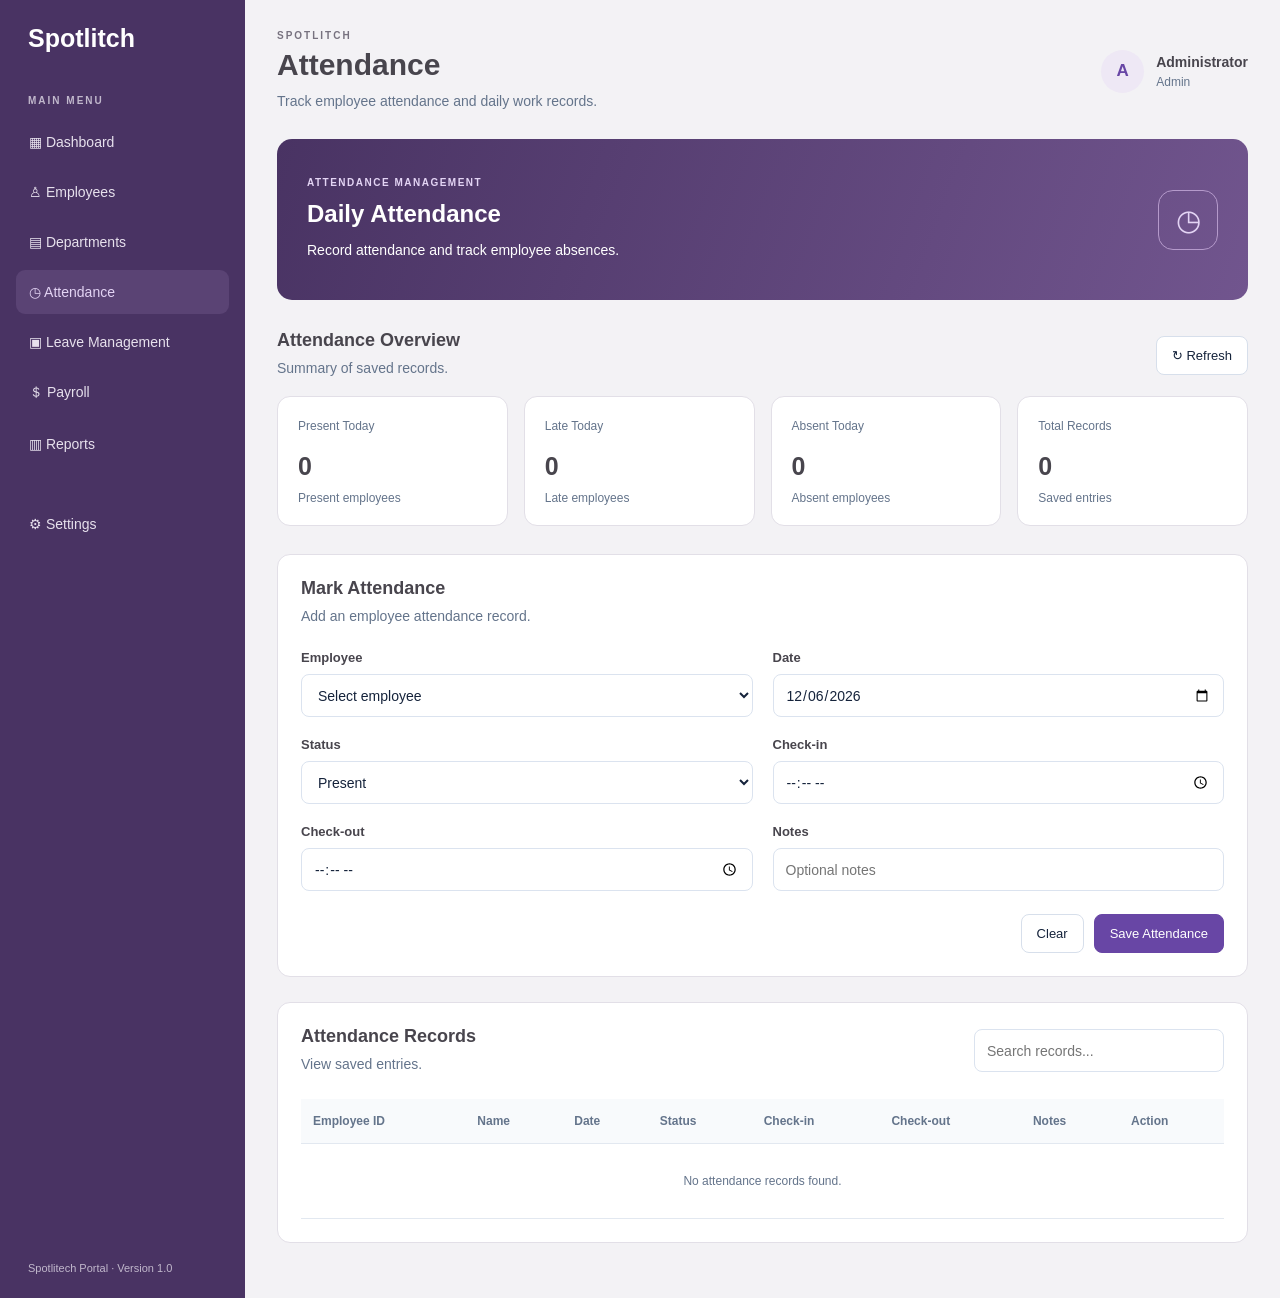
==== attendance.html @ 1d555ec6 "first commit" ====
<!DOCTYPE html>
<html lang="en">
<head>
    <meta charset="UTF-8">
    <meta name="viewport" content="width=device-width, initial-scale=1.0">
    <title>Spotlitch | Attendance</title>
    <link rel="stylesheet" href="attendance.css">
    <link rel="stylesheet" href="spotlitech-theme.css">
</head>
<body>
<div class="app-layout">
    <aside class="sidebar">
        <h2 class="logo">Spotlitch</h2>
        <p class="menu-heading">MAIN MENU</p>
        <nav class="main-menu">
            <a href="dashboard.html">▦ Dashboard</a>
            <a href="employees.html">♙ Employees</a>
            <a href="departments.html">▤ Departments</a>
            <a class="active" href="attendance.html">◷ Attendance</a>
            <a href="leaves.html">▣ Leave Management</a>
            <a href="payroll.html">＄ Payroll</a>
            <a href="reports.html">▥ Reports</a>
            <a class="settings-link" href="settings.html">⚙ Settings</a>
        </nav>
        <p class="sidebar-footer">Spotlitech Portal · Version 1.0</p>
    </aside>

    <main class="main-content">
        <header class="page-header">
            <div>
                <p class="eyebrow">SPOTLITCH</p>
                <h1>Attendance</h1>
                <p class="subtitle">Track employee attendance and daily work records.</p>
            </div>
            <div class="user-profile">
                <div class="avatar">A</div>
                <div><strong>Administrator</strong><span>Admin</span></div>
            </div>
        </header>

        <section class="welcome-banner">
            <div>
                <p class="banner-label">ATTENDANCE MANAGEMENT</p>
                <h2>Daily Attendance</h2>
                <p>Record attendance and track employee absences.</p>
            </div>
            <div class="banner-icon">◷</div>
        </section>

        <section class="section-header">
            <div><h2>Attendance Overview</h2><p>Summary of saved records.</p></div>
            <button class="btn btn-secondary" id="attendanceRefresh">↻ Refresh</button>
        </section>

        <section class="summary-grid">
            <article class="summary-card"><span>Present Today</span><h2 id="presentCount">0</h2><p>Present employees</p></article>
            <article class="summary-card"><span>Late Today</span><h2 id="lateCount">0</h2><p>Late employees</p></article>
            <article class="summary-card"><span>Absent Today</span><h2 id="absentCount">0</h2><p>Absent employees</p></article>
            <article class="summary-card"><span>Total Records</span><h2 id="attendanceTotal">0</h2><p>Saved entries</p></article>
        </section>

        <section class="content-card">
            <div class="card-heading"><div><h2>Mark Attendance</h2><p>Add an employee attendance record.</p></div></div>
            <form id="attendanceForm">
                <div class="form-grid">
                    <div class="form-group">
                        <label for="attEmployee">Employee</label>
                        <select id="attEmployee" required>
                            <option value="">Select employee</option>
                            <option value="EMP001|Ali Ahmed">EMP001 - Ali Ahmed</option>
                            <option value="EMP002|Sara Khan">EMP002 - Sara Khan</option>
                            <option value="EMP003|Usman Tariq">EMP003 - Usman Tariq</option>
                        </select>
                    </div>
                    <div class="form-group"><label for="attDate">Date</label><input type="date" id="attDate" required></div>
                    <div class="form-group">
                        <label for="attStatus">Status</label>
                        <select id="attStatus" required>
                            <option>Present</option><option>Late</option><option>Absent</option><option>Holiday</option><option>Off Day</option>
                        </select>
                    </div>
                    <div class="form-group"><label for="attCheckIn">Check-in</label><input type="time" id="attCheckIn"></div>
                    <div class="form-group"><label for="attCheckOut">Check-out</label><input type="time" id="attCheckOut"></div>
                    <div class="form-group"><label for="attNotes">Notes</label><input type="text" id="attNotes" placeholder="Optional notes"></div>
                </div>
                <div class="form-actions">
                    <button class="btn btn-secondary" type="reset">Clear</button>
                    <button class="btn btn-primary" type="submit">Save Attendance</button>
                </div>
            </form>
        </section>

        <section class="content-card">
            <div class="card-heading">
                <div><h2>Attendance Records</h2><p>View saved entries.</p></div>
                <input class="search-input" type="search" id="attendanceSearch" placeholder="Search records...">
            </div>
            <div class="table-responsive">
                <table>
                    <thead><tr><th>Employee ID</th><th>Name</th><th>Date</th><th>Status</th><th>Check-in</th><th>Check-out</th><th>Notes</th><th>Action</th></tr></thead>
                    <tbody id="attendanceRows"></tbody>
                </table>
            </div>
        </section>
    </main>
</div>
<script src="attendance.js"></script>
</body>
</html>
---- attendance.css ----
*{box-sizing:border-box}
body{margin:0;font:14px Arial,sans-serif;background:#f4f7fc;color:#15233b}
.app-layout{display:flex;min-height:100vh}
.sidebar{width:245px;flex-shrink:0;background:#111e32;color:white;padding:24px 16px;display:flex;flex-direction:column}
.logo{font-size:25px;margin:0 12px 42px}.logo span{color:#34d399}
.menu-heading,.eyebrow{font-size:10px;letter-spacing:2px;color:#94a3b8;font-weight:bold}
.menu-heading{margin:0 12px 14px}
.main-menu{display:flex;flex-direction:column;gap:6px}
.main-menu a{padding:14px 13px;color:#e2e8f0;text-decoration:none;border-radius:9px}
.main-menu a:hover,.main-menu a.active{background:#24384f;color:#34d399}
.settings-link{margin-top:30px}
.sidebar-footer{margin:auto 12px 0;padding-top:35px;color:#94a3b8;font-size:11px}
.main-content{flex:1;min-width:0;padding:30px 32px}
.page-header,.section-header,.card-heading{display:flex;justify-content:space-between;align-items:center;gap:16px}
.page-header{margin-bottom:27px}
.eyebrow{margin:0 0 7px}
h1{font-size:30px;margin:0 0 8px}
.subtitle,.section-header p,.card-heading p{color:#64748b;margin:0;line-height:1.6}
.user-profile{display:flex;align-items:center;gap:12px}
.avatar{width:43px;height:43px;border-radius:50%;background:#d5f8ec;color:#059669;display:grid;place-items:center;font-weight:bold;font-size:17px}
.user-profile strong,.user-profile span{display:block}.user-profile span{margin-top:5px;color:#64748b;font-size:12px}
.welcome-banner{background:linear-gradient(110deg,#192b42,#245d58);border-radius:15px;padding:28px 30px;color:white;display:flex;align-items:center;justify-content:space-between;margin-bottom:30px}
.banner-label{color:#6ee7b7;font-size:10px;font-weight:bold;letter-spacing:1.5px}
.welcome-banner h2{font-size:24px;margin:12px 0}.banner-icon{border:1px solid #6aa59c;color:#6ee7b7;border-radius:15px;width:60px;height:60px;display:grid;place-items:center;font-size:29px}
.section-header{margin-bottom:16px}.section-header h2,.card-heading h2{font-size:18px;margin:0 0 6px}
.btn{border:1px solid transparent;padding:11px 15px;border-radius:8px;cursor:pointer;font-size:13px}
.btn-primary{background:#10b981;color:white}.btn-primary:hover{background:#059669}
.btn-secondary{background:white;border-color:#d7dfeb;color:#15233b}
.summary-grid{display:grid;grid-template-columns:repeat(4,minmax(0,1fr));gap:16px;margin-bottom:28px}
.summary-card,.content-card{background:white;border:1px solid #e2e8f0;border-radius:13px}
.summary-card{padding:20px}.summary-card>span{color:#64748b;font-size:12px}
.summary-card h2{font-size:25px;margin:19px 0 10px}.summary-card p{color:#64748b;font-size:12px;margin:0}
.content-card{padding:23px;margin-bottom:25px}.card-heading{margin-bottom:23px}
.form-grid{display:grid;grid-template-columns:repeat(2,minmax(0,1fr));gap:20px}
.form-group{display:flex;flex-direction:column;gap:9px}.form-group label{font-weight:600;font-size:13px}
.form-group input,.form-group select,.search-input{width:100%;min-width:0;height:43px;padding:10px 12px;border:1px solid #dbe3ef;border-radius:8px;background:white;color:#15233b;font:inherit}
.form-group input:focus,.form-group select:focus,.search-input:focus{outline:2px solid #10b98155;border-color:#10b981}
.form-actions{display:flex;justify-content:flex-end;gap:10px;margin-top:23px}
.search-input{max-width:250px}.table-responsive{overflow-x:auto}
table{width:100%;border-collapse:collapse;white-space:nowrap}
thead{background:#f8fafc}th,td{padding:15px 12px;text-align:left;border-bottom:1px solid #e2e8f0;font-size:12px}
th{color:#64748b}td{color:#334155}
.status{display:inline-block;padding:6px 10px;border-radius:20px;font-size:11px;background:#dcfce7;color:#166534}
.action-btn{padding:7px 10px;border:1px solid #e2e8f0;background:white;border-radius:6px;cursor:pointer}
.delete-btn{color:#dc2626}.empty-state{text-align:center;padding:30px;color:#64748b}
@media(max-width:1100px){.summary-grid{grid-template-columns:repeat(2,minmax(0,1fr))}}
@media(max-width:760px){.app-layout{flex-direction:column}.sidebar{width:100%;padding:16px}.logo{margin:0 8px 18px}.menu-heading,.sidebar-footer{display:none}.main-menu{flex-direction:row;overflow-x:auto}.main-menu a{white-space:nowrap;padding:11px}.settings-link{margin-top:0}.main-content{padding:22px 15px}.page-header{align-items:flex-start}.page-header h1{font-size:25px}.welcome-banner{padding:22px}.form-grid{grid-template-columns:1fr}.content-card{padding:17px}.summary-grid{gap:10px}.summary-card{padding:14px}}
@media(max-width:400px){.summary-grid{grid-template-columns:1fr}.user-profile>div:last-child{display:none}.form-actions{flex-direction:column}.form-actions button{width:100%}}
---- spotlitech-theme.css ----
:root {
    --spotlitch-purple: #6846a5;
    --spotlitch-purple-dark: #493363;
    --spotlitch-purple-light: #eee8f5;
    --spotlitch-gray: #f3f2f5;
    --spotlitch-gray-dark: #48454d;
    --spotlitch-gray-muted: #77727f;
    --spotlitch-border: #e2dfe7;
    --primary: var(--spotlitch-purple);
    --primary-dark: var(--spotlitch-purple-dark);
    --text: var(--spotlitch-gray-dark);
    --muted: var(--spotlitch-gray-muted);
    --border: var(--spotlitch-border);
    --background: var(--spotlitch-gray);
    --page-bg: var(--spotlitch-gray);
    --sidebar-bg: var(--spotlitch-purple-dark);
    --sidebar-active: #5a4374;
}

body {
    background: var(--spotlitch-gray);
    color: var(--spotlitch-gray-dark);
}

.sidebar {
    background: var(--spotlitch-purple-dark);
    color: #f8f6fa;
}

.left-panel {
    background: var(--spotlitch-purple-dark);
}

.logo,
.brand h2 {
    color: #fff;
}

.logo span,
.logo b {
    color: #cbb7e8;
}

.menu-heading,
.sidebar-footer,
.version,
.nav-heading {
    color: #c1b8cc;
}

.nav-link,
.main-menu a {
    color: #e7e1ed;
}

.nav-link:hover,
.nav-link.active,
.main-menu a:hover,
.main-menu a.active {
    background: #5a4374;
    color: #e3d4f4;
}

.small-text,
.eyebrow,
.breadcrumb {
    color: var(--spotlitch-gray-muted);
}

.welcome,
.welcome-banner {
    background: linear-gradient(110deg, #493363, #71558e);
}

.welcome-label,
.banner-label,
.welcome-icon,
.banner-icon,
.tagline,
.intro h1 span,
.step-label::first-letter,
.submit-btn span {
    color: #e3d4f4;
}

.welcome-icon,
.banner-icon {
    border-color: #b59acb;
}

.btn-primary,
.primary-btn,
.primary-button,
.submit-btn {
    background: var(--spotlitch-purple);
    border-color: var(--spotlitch-purple);
    color: #fff;
}

.btn-primary:hover,
.primary-btn:hover,
.primary-button:hover,
.submit-btn:hover {
    background: var(--spotlitch-purple-dark);
    border-color: var(--spotlitch-purple-dark);
}

.top-button,
.back-btn {
    color: var(--spotlitch-purple);
    border-color: var(--spotlitch-border);
}

.avatar,
.user-avatar,
.summary-icon,
.section-icon,
.logo-icon,
.check,
.empty-icon {
    background: var(--spotlitch-purple-light);
    color: var(--spotlitch-purple);
}

.green,
.blue,
.orange,
.purple,
.red {
    background: var(--spotlitch-purple-light);
    color: var(--spotlitch-purple);
}

.stat-icon.green,
.stat-icon.blue,
.stat-icon.orange,
.stat-icon.purple,
.stat-icon.red,
.action-icon.green,
.action-icon.blue,
.action-icon.orange,
.action-icon.purple,
.card-icon.green,
.card-icon.orange {
    background: var(--spotlitch-purple-light);
    color: var(--spotlitch-purple);
}

.status,
.status-badge,
.status-pending,
.status-approved,
.status-rejected,
.status-active,
.status-inactive,
.employee-number,
.department-code,
.count-badge {
    background: var(--spotlitch-purple-light);
    color: var(--spotlitch-purple);
}

.action-btn.approve,
.action-btn.reject,
.action-btn.delete,
.delete-btn {
    color: var(--spotlitch-gray-dark);
}

.message.success,
.message.error,
#settingsMessage {
    color: var(--spotlitch-gray-dark);
}

.activity-dot {
    background: var(--spotlitch-purple);
}

.stat-card,
.panel,
.summary-card,
.content-card,
.form-container,
.privacy-box {
    border-color: var(--spotlitch-border);
}

.privacy-box {
    background: #f7f5f9;
}

.privacy-box strong,
.privacy-box p {
    color: var(--spotlitch-gray-dark);
}

.primary-button:focus,
.primary-btn:focus,
.submit-btn:focus,
input:focus,
select:focus,
textarea:focus {
    border-color: var(--spotlitch-purple);
}

form input:focus,
form textarea:focus,
form select:focus,
.form-group input:focus,
.form-group select:focus,
.search-input:focus {
    border-color: var(--spotlitch-purple);
    box-shadow: 0 0 0 3px #6846a51a;
    outline-color: var(--spotlitch-purple);
}

input[type="checkbox"],
input[type="radio"] {
    accent-color: var(--spotlitch-purple);
}
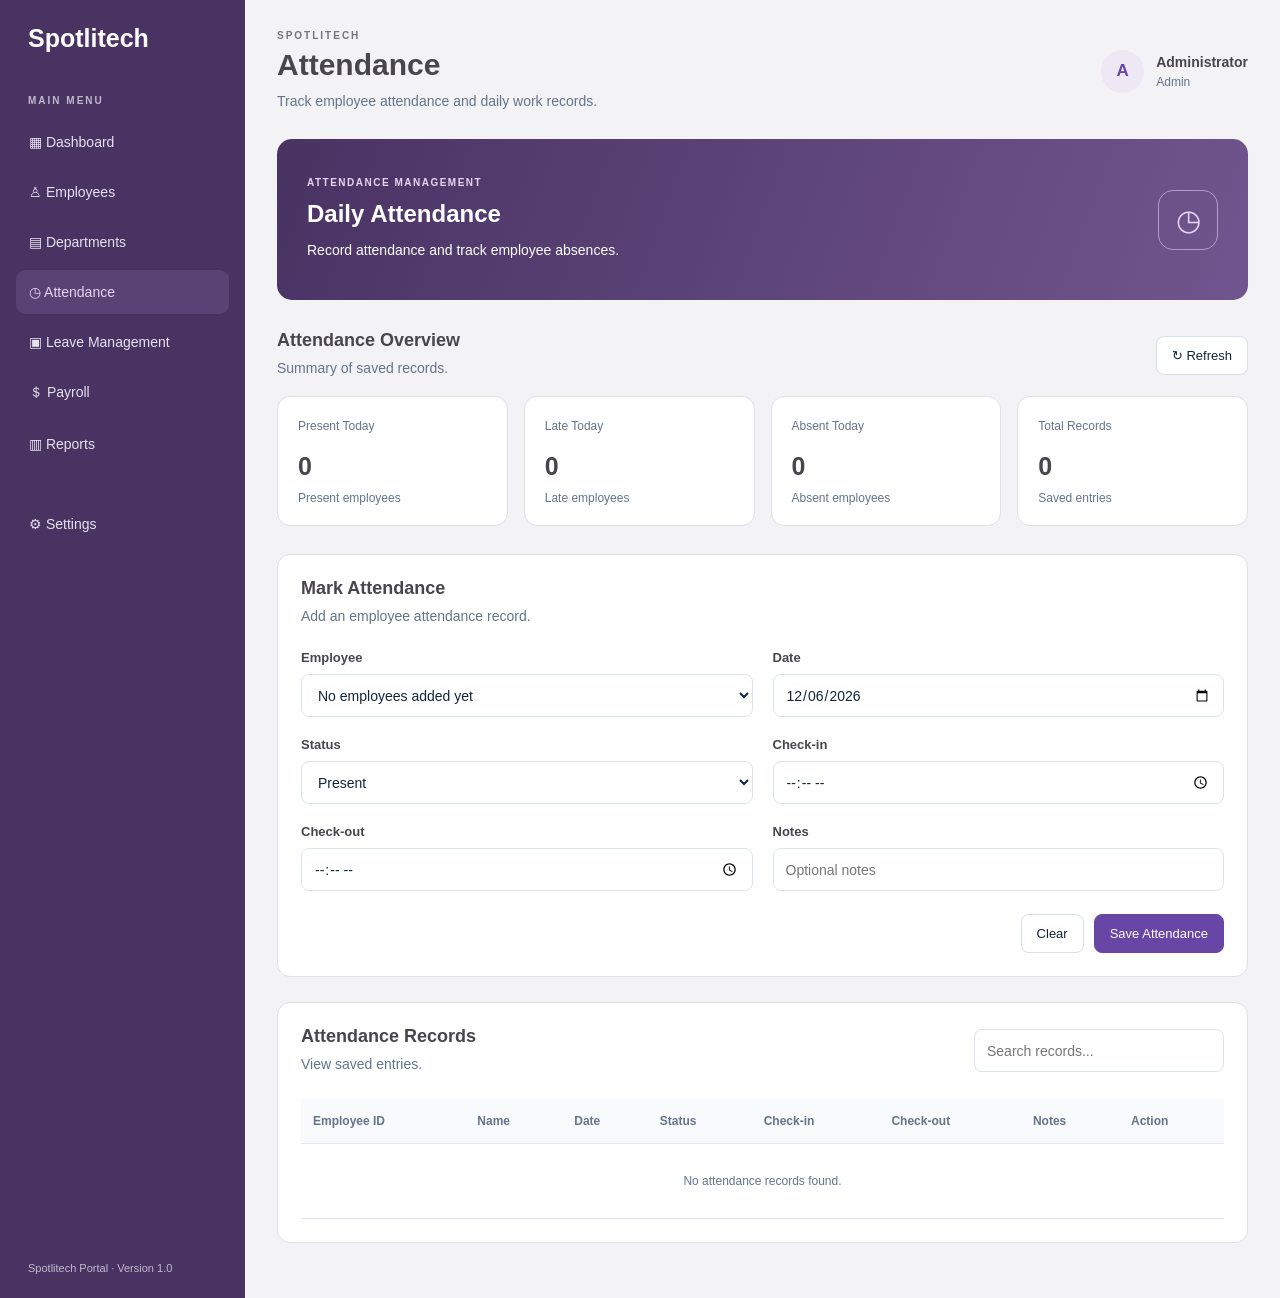
==== commit c20ec3dc: "first commit" ====
--- a/attendance.html
+++ b/attendance.html
@@ -4,14 +4,14 @@
 <head>
     <meta charset="UTF-8">
     <meta name="viewport" content="width=device-width, initial-scale=1.0">
-    <title>Spotlitch | Attendance</title>
+    <title>Spotlitech | Attendance</title>
     <link rel="stylesheet" href="attendance.css">
     <link rel="stylesheet" href="spotlitech-theme.css">
 </head>
 <body>
 <div class="app-layout">
     <aside class="sidebar">
-        <h2 class="logo">Spotlitch</h2>
+        <h2 class="logo">Spotlitech</h2>
         <p class="menu-heading">MAIN MENU</p>
         <nav class="main-menu">
             <a href="dashboard.html">▦ Dashboard</a>
@@ -29,7 +29,7 @@
     <main class="main-content">
         <header class="page-header">
             <div>
-                <p class="eyebrow">SPOTLITCH</p>
+                <p class="eyebrow">SPOTLITECH</p>
                 <h1>Attendance</h1>
                 <p class="subtitle">Track employee attendance and daily work records.</p>
             </div>
@@ -68,9 +68,6 @@
                         <label for="attEmployee">Employee</label>
                         <select id="attEmployee" required>
                             <option value="">Select employee</option>
-                            <option value="EMP001|Ali Ahmed">EMP001 - Ali Ahmed</option>
-                            <option value="EMP002|Sara Khan">EMP002 - Sara Khan</option>
-                            <option value="EMP003|Usman Tariq">EMP003 - Usman Tariq</option>
                         </select>
                     </div>
                     <div class="form-group"><label for="attDate">Date</label><input type="date" id="attDate" required></div>
--- a/spotlitech-theme.css
+++ b/spotlitech-theme.css
@@ -1,34 +1,34 @@
 :root {
-    --spotlitch-purple: #6846a5;
-    --spotlitch-purple-dark: #493363;
-    --spotlitch-purple-light: #eee8f5;
-    --spotlitch-gray: #f3f2f5;
-    --spotlitch-gray-dark: #48454d;
-    --spotlitch-gray-muted: #77727f;
-    --spotlitch-border: #e2dfe7;
-    --primary: var(--spotlitch-purple);
-    --primary-dark: var(--spotlitch-purple-dark);
-    --text: var(--spotlitch-gray-dark);
-    --muted: var(--spotlitch-gray-muted);
-    --border: var(--spotlitch-border);
-    --background: var(--spotlitch-gray);
-    --page-bg: var(--spotlitch-gray);
-    --sidebar-bg: var(--spotlitch-purple-dark);
+    --spotlitech-purple: #6846a5;
+    --spotlitech-purple-dark: #493363;
+    --spotlitech-purple-light: #eee8f5;
+    --spotlitech-gray: #f3f2f5;
+    --spotlitech-gray-dark: #48454d;
+    --spotlitech-gray-muted: #77727f;
+    --spotlitech-border: #e2dfe7;
+    --primary: var(--spotlitech-purple);
+    --primary-dark: var(--spotlitech-purple-dark);
+    --text: var(--spotlitech-gray-dark);
+    --muted: var(--spotlitech-gray-muted);
+    --border: var(--spotlitech-border);
+    --background: var(--spotlitech-gray);
+    --page-bg: var(--spotlitech-gray);
+    --sidebar-bg: var(--spotlitech-purple-dark);
     --sidebar-active: #5a4374;
 }
 
 body {
-    background: var(--spotlitch-gray);
-    color: var(--spotlitch-gray-dark);
+    background: var(--spotlitech-gray);
+    color: var(--spotlitech-gray-dark);
 }
 
 .sidebar {
-    background: var(--spotlitch-purple-dark);
+    background: var(--spotlitech-purple-dark);
     color: #f8f6fa;
 }
 
 .left-panel {
-    background: var(--spotlitch-purple-dark);
+    background: var(--spotlitech-purple-dark);
 }
 
 .logo,
@@ -64,7 +64,7 @@
 .small-text,
 .eyebrow,
 .breadcrumb {
-    color: var(--spotlitch-gray-muted);
+    color: var(--spotlitech-gray-muted);
 }
 
 .welcome,
@@ -92,8 +92,8 @@
 .primary-btn,
 .primary-button,
 .submit-btn {
-    background: var(--spotlitch-purple);
-    border-color: var(--spotlitch-purple);
+    background: var(--spotlitech-purple);
+    border-color: var(--spotlitech-purple);
     color: #fff;
 }
 
@@ -101,14 +101,14 @@
 .primary-btn:hover,
 .primary-button:hover,
 .submit-btn:hover {
-    background: var(--spotlitch-purple-dark);
-    border-color: var(--spotlitch-purple-dark);
+    background: var(--spotlitech-purple-dark);
+    border-color: var(--spotlitech-purple-dark);
 }
 
 .top-button,
 .back-btn {
-    color: var(--spotlitch-purple);
-    border-color: var(--spotlitch-border);
+    color: var(--spotlitech-purple);
+    border-color: var(--spotlitech-border);
 }
 
 .avatar,
@@ -118,8 +118,8 @@
 .logo-icon,
 .check,
 .empty-icon {
-    background: var(--spotlitch-purple-light);
-    color: var(--spotlitch-purple);
+    background: var(--spotlitech-purple-light);
+    color: var(--spotlitech-purple);
 }
 
 .green,
@@ -127,8 +127,8 @@
 .orange,
 .purple,
 .red {
-    background: var(--spotlitch-purple-light);
-    color: var(--spotlitch-purple);
+    background: var(--spotlitech-purple-light);
+    color: var(--spotlitech-purple);
 }
 
 .stat-icon.green,
@@ -142,8 +142,8 @@
 .action-icon.purple,
 .card-icon.green,
 .card-icon.orange {
-    background: var(--spotlitch-purple-light);
-    color: var(--spotlitch-purple);
+    background: var(--spotlitech-purple-light);
+    color: var(--spotlitech-purple);
 }
 
 .status,
@@ -156,25 +156,25 @@
 .employee-number,
 .department-code,
 .count-badge {
-    background: var(--spotlitch-purple-light);
-    color: var(--spotlitch-purple);
+    background: var(--spotlitech-purple-light);
+    color: var(--spotlitech-purple);
 }
 
 .action-btn.approve,
 .action-btn.reject,
 .action-btn.delete,
 .delete-btn {
-    color: var(--spotlitch-gray-dark);
+    color: var(--spotlitech-gray-dark);
 }
 
 .message.success,
 .message.error,
 #settingsMessage {
-    color: var(--spotlitch-gray-dark);
+    color: var(--spotlitech-gray-dark);
 }
 
 .activity-dot {
-    background: var(--spotlitch-purple);
+    background: var(--spotlitech-purple);
 }
 
 .stat-card,
@@ -183,7 +183,7 @@
 .content-card,
 .form-container,
 .privacy-box {
-    border-color: var(--spotlitch-border);
+    border-color: var(--spotlitech-border);
 }
 
 .privacy-box {
@@ -192,7 +192,7 @@
 
 .privacy-box strong,
 .privacy-box p {
-    color: var(--spotlitch-gray-dark);
+    color: var(--spotlitech-gray-dark);
 }
 
 .primary-button:focus,
@@ -201,7 +201,7 @@
 input:focus,
 select:focus,
 textarea:focus {
-    border-color: var(--spotlitch-purple);
+    border-color: var(--spotlitech-purple);
 }
 
 form input:focus,
@@ -210,12 +210,12 @@
 .form-group input:focus,
 .form-group select:focus,
 .search-input:focus {
-    border-color: var(--spotlitch-purple);
+    border-color: var(--spotlitech-purple);
     box-shadow: 0 0 0 3px #6846a51a;
-    outline-color: var(--spotlitch-purple);
+    outline-color: var(--spotlitech-purple);
 }
 
 input[type="checkbox"],
 input[type="radio"] {
-    accent-color: var(--spotlitch-purple);
-}
+    accent-color: var(--spotlitech-purple);
+}
